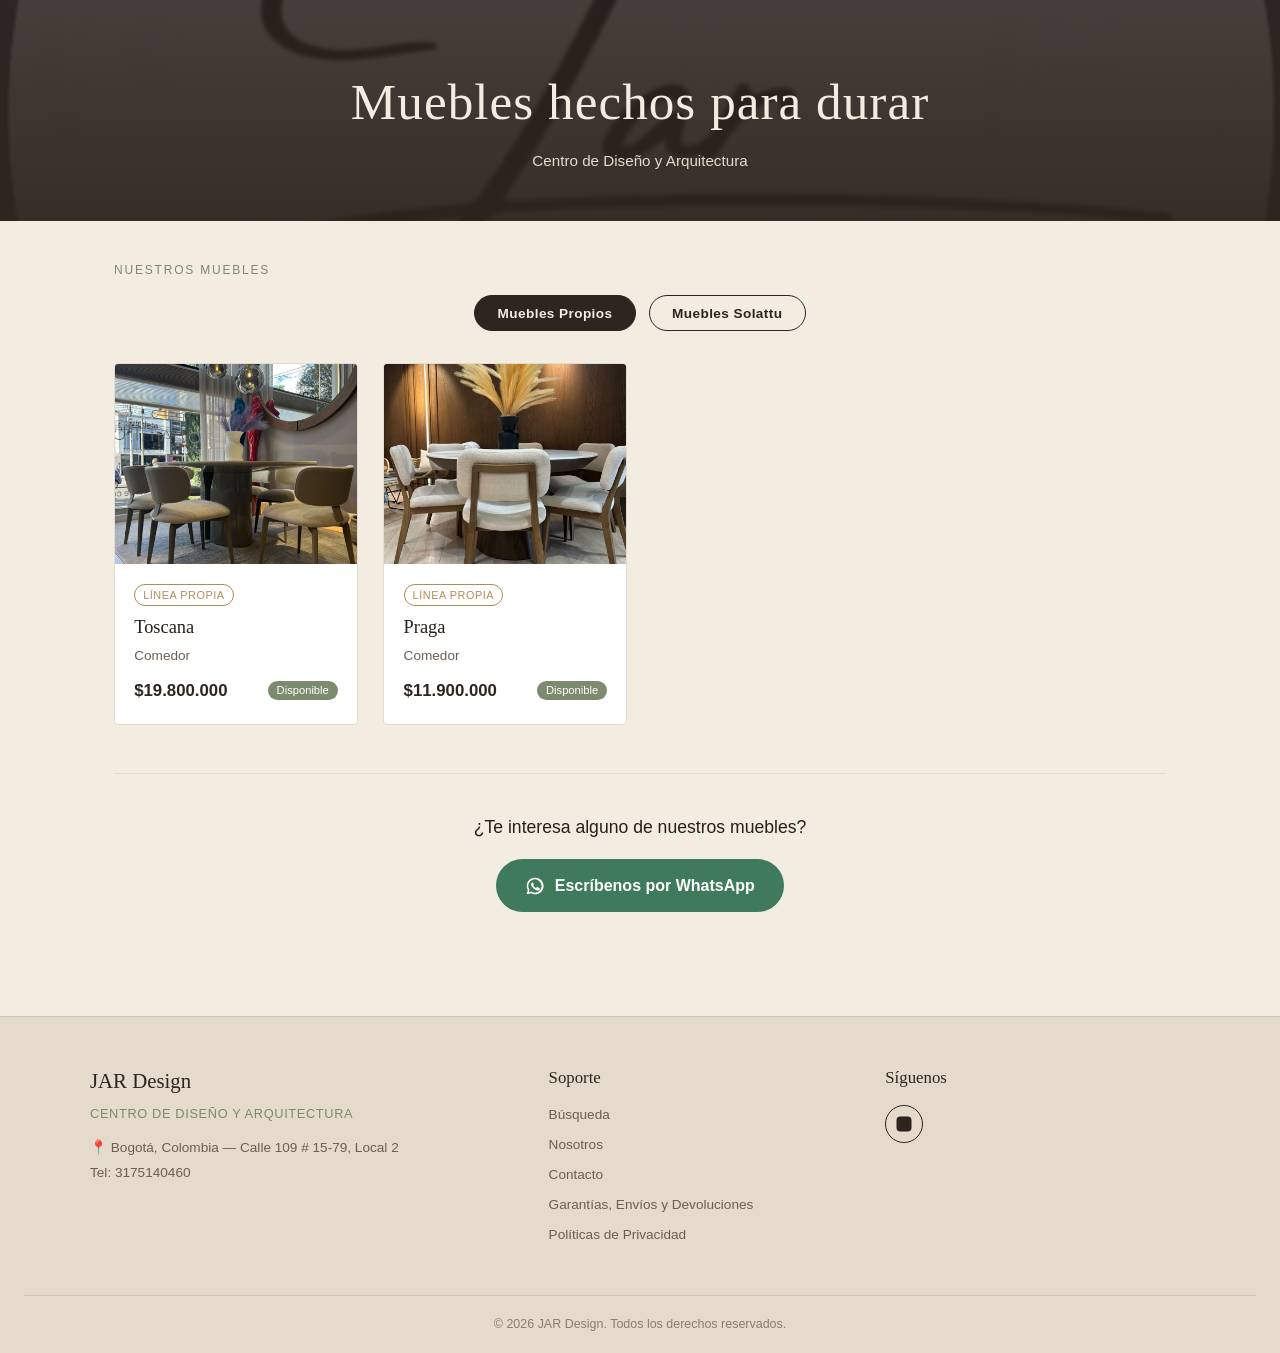
==== JarDesign.html @ 029ba61c "Initial commit: add JAR Design catalog page" ====
<!DOCTYPE html>
<html lang="es">
<head>
<meta charset="UTF-8">
<meta name="viewport" content="width=device-width, initial-scale=1.0">
<title>JAR Design — Catálogo</title>
<style>
  :root{
    --walnut: #2E2420;
    --walnut-light: #4A392F;
    --cream: #F3ECE1;
    --cream-dark: #E5DACB;
    --brass: #B08D57;
    --sage: #7C8A6E;
    --ink: #26201B;
  }

  *{ box-sizing: border-box; margin:0; padding:0; }

  body{
    background: var(--cream);
    color: var(--ink);
    font-family: Georgia, 'Times New Roman', serif;
    line-height: 1.5;
  }

  header{
    background: var(--walnut);
    color: var(--cream);
    padding: 4rem 1.5rem 3rem;
    text-align: center;
    position: relative;
    overflow: hidden;
  }

  header::before{
    content: "";
    position: absolute;
    inset: 0;
    background-image: var(--header-bg-img);
    background-size: cover;
    background-position: center;
    opacity: 0.28;
    filter: grayscale(15%);
  }

  header::after{
    content: "";
    position: absolute;
    inset: 0;
    background: linear-gradient(180deg, rgba(46,36,32,0.55) 0%, rgba(46,36,32,0.85) 100%);
  }

  header > *{
    position: relative;
    z-index: 1;
  }

  h1{
    font-size: clamp(2rem, 5vw, 3.2rem);
    font-weight: normal;
    letter-spacing: 0.02em;
  }

  header p{
    font-family: 'Trebuchet MS', sans-serif;
    color: var(--cream-dark);
    margin-top: 0.6rem;
    font-size: 0.95rem;
  }

  main{
    max-width: 1100px;
    margin: 0 auto;
    padding: 2.5rem 1.5rem 4rem;
  }

  .tabs{
    display: flex;
    justify-content: center;
    gap: 0.8rem;
    margin-bottom: 2rem;
    flex-wrap: wrap;
  }

  .tab-btn{
    font-family: 'Trebuchet MS', sans-serif;
    font-size: 0.85rem;
    font-weight: bold;
    letter-spacing: 0.03em;
    padding: 0.6rem 1.4rem;
    border-radius: 30px;
    border: 1.5px solid var(--walnut);
    background: transparent;
    color: var(--walnut);
    cursor: pointer;
    transition: background 0.15s ease, color 0.15s ease;
  }

  .tab-btn.active{
    background: var(--walnut);
    color: var(--cream);
  }

  .tab-btn:hover:not(.active){
    background: var(--cream-dark);
  }

  .grid{
    display: grid;
    grid-template-columns: repeat(auto-fill, minmax(230px, 1fr));
    gap: 1.6rem;
  }

  .card{
    background: white;
    border: 1px solid var(--cream-dark);
    border-radius: 4px;
    overflow: hidden;
    transition: transform 0.2s ease, box-shadow 0.2s ease;
  }

  .card:hover{
    transform: translateY(-4px);
    box-shadow: 0 10px 24px rgba(46,36,32,0.12);
  }

  .card-icon{
    background: var(--walnut-light);
    height: 200px;
    display: flex;
    align-items: center;
    justify-content: center;
    overflow: hidden;
  }

  .card-icon svg{
    width: 88px;
    height: 88px;
    stroke: var(--cream);
    fill: none;
    stroke-width: 1.4;
  }

  .card-body{
    padding: 1.1rem 1.2rem 1.3rem;
  }

  .card-body h3{
    font-weight: normal;
    font-size: 1.15rem;
    margin-bottom: 0.3rem;
  }

  .card-body p{
    font-family: 'Trebuchet MS', sans-serif;
    font-size: 0.85rem;
    color: #6b5f54;
    margin-bottom: 0.7rem;
  }

  .price-row{
    display: flex;
    justify-content: space-between;
    align-items: center;
    font-family: 'Trebuchet MS', sans-serif;
  }

  .price{
    color: var(--walnut);
    font-weight: bold;
    font-size: 1.05rem;
  }

  .tag{
    font-size: 0.7rem;
    background: var(--sage);
    color: white;
    padding: 0.2rem 0.55rem;
    border-radius: 20px;
    border: none;
    cursor: pointer;
    font-family: inherit;
    transition: background 0.15s ease;
  }

  .tag:hover{
    background: var(--brass);
  }

  .linea{
    display: inline-block;
    font-family: 'Trebuchet MS', sans-serif;
    font-size: 0.68rem;
    letter-spacing: 0.05em;
    text-transform: uppercase;
    color: var(--brass);
    border: 1px solid var(--brass);
    border-radius: 20px;
    padding: 0.1rem 0.5rem;
    margin-bottom: 0.5rem;
  }

  .linea.exterior{
    color: var(--sage);
    border-color: var(--sage);
  }

  .overlay{
    display: none;
    position: fixed;
    inset: 0;
    background: rgba(38,32,27,0.55);
    align-items: center;
    justify-content: center;
    padding: 1.5rem;
    z-index: 10;
  }

  .overlay.open{
    display: flex;
  }

  .detail{
    background: var(--cream);
    max-width: 480px;
    width: 100%;
    border-radius: 6px;
    overflow: hidden;
    position: relative;
  }

  .detail-icon{
    background: var(--walnut-light);
    height: 220px;
    display: flex;
    align-items: center;
    justify-content: center;
    overflow: hidden;
  }

  .detail-icon svg{
    width: 110px;
    height: 110px;
    stroke: var(--cream);
    fill: none;
    stroke-width: 1.2;
  }

  .detail-body{
    padding: 1.6rem 1.8rem 1.9rem;
  }

  .detail-body .linea{ margin-bottom: 0.7rem; }

  .detail-body h2{
    font-weight: normal;
    font-size: 1.5rem;
    margin-bottom: 0.4rem;
  }

  .detail-body .price{
    display: block;
    margin: 0.6rem 0 1rem;
    font-size: 1.2rem;
  }

  .detail-body p.desc{
    font-family: 'Trebuchet MS', sans-serif;
    font-size: 0.9rem;
    color: #6b5f54;
  }

  .contact-cta{
    text-align: center;
    margin-top: 3rem;
    padding: 2.5rem 1.5rem;
    border-top: 1px solid var(--cream-dark);
  }

  .contact-cta p{
    font-family: 'Trebuchet MS', sans-serif;
    font-size: 1.1rem;
    color: var(--ink);
    margin-bottom: 1.2rem;
  }

  .whatsapp-btn-lg{
    display: inline-flex;
    align-items: center;
    gap: 0.6rem;
    background: #3E7A5B;
    color: white;
    border: none;
    border-radius: 30px;
    padding: 0.9rem 1.8rem;
    font-family: 'Trebuchet MS', sans-serif;
    font-size: 1rem;
    font-weight: bold;
    text-decoration: none;
    transition: background 0.15s ease;
  }

  .whatsapp-btn-lg:hover{
    background: #2F6349;
  }

  .whatsapp-btn-lg svg{
    width: 20px;
    height: 20px;
    fill: white;
  }

  .whatsapp-btn{
    display: flex;
    align-items: center;
    justify-content: center;
    gap: 0.4rem;
    width: 100%;
    margin-top: 0.8rem;
    background: #3E7A5B;
    color: white;
    border: none;
    border-radius: 4px;
    padding: 0.55rem;
    font-family: 'Trebuchet MS', sans-serif;
    font-size: 0.82rem;
    font-weight: bold;
    text-decoration: none;
    cursor: pointer;
    transition: background 0.15s ease;
  }

  .whatsapp-btn:hover{
    background: #2F6349;
  }

  .whatsapp-btn svg{
    width: 15px;
    height: 15px;
    fill: white;
  }

  .close-btn{
    position: absolute;
    top: 0.8rem;
    right: 0.9rem;
    background: none;
    border: none;
    color: var(--cream);
    font-size: 1.4rem;
    cursor: pointer;
    line-height: 1;
    z-index: 2;
  }

  footer{
    background: var(--cream-dark);
    color: var(--ink);
    padding: 3rem 1.5rem 0;
    font-family: 'Trebuchet MS', sans-serif;
    font-size: 0.85rem;
    border-top: 1px solid rgba(46,36,32,0.12);
  }

  .footer-grid{
    max-width: 1100px;
    margin: 0 auto;
    display: grid;
    grid-template-columns: 1.4fr 1fr 1fr;
    gap: 2rem;
    padding-bottom: 2.5rem;
  }

  .footer-brand h3{
    font-family: Georgia, serif;
    font-weight: normal;
    font-size: 1.3rem;
    color: var(--walnut);
    margin-bottom: 0.5rem;
  }

  .footer-tagline{
    color: var(--sage);
    font-size: 0.8rem;
    letter-spacing: 0.05em;
    text-transform: uppercase;
    margin-bottom: 0.9rem;
  }

  .footer-line{
    color: #6b5f54;
    margin-bottom: 0.3rem;
  }

  .footer-links h4,
  .footer-social h4{
    font-family: Georgia, serif;
    font-weight: normal;
    font-size: 1.05rem;
    color: var(--walnut);
    margin-bottom: 0.9rem;
  }

  .footer-links{
    display: flex;
    flex-direction: column;
  }

  .footer-links a{
    color: #6b5f54;
    text-decoration: none;
    margin-bottom: 0.6rem;
  }

  .footer-links a:hover{
    color: var(--walnut);
  }

  .social-icons{
    display: flex;
    gap: 0.8rem;
  }

  .social-icons a{
    width: 38px;
    height: 38px;
    border-radius: 50%;
    display: flex;
    align-items: center;
    justify-content: center;
    background: transparent;
    border: 1.5px solid var(--walnut);
    transition: background 0.15s ease;
  }

  .social-icons a:hover{
    background: var(--walnut);
  }

  .social-icons svg{
    width: 18px;
    height: 18px;
    fill: var(--walnut);
  }

  .social-icons a:hover svg{
    fill: var(--cream);
  }

  .footer-bottom{
    border-top: 1px solid rgba(46,36,32,0.12);
    text-align: center;
    padding: 1.2rem 0;
    color: #8a7d70;
    font-size: 0.78rem;
  }

  .section-title{
    font-family: 'Trebuchet MS', sans-serif;
    text-transform: uppercase;
    letter-spacing: 0.15em;
    font-size: 0.75rem;
    color: var(--sage);
    margin-bottom: 1rem;
  }

  @media (max-width: 640px){
    .footer-grid{
      grid-template-columns: 1fr;
      gap: 2rem;
    }
  }
</style>
</head>
<body>

<header style="--header-bg-img: url('[data-uri]');">
  <h1>Muebles hechos para durar</h1>
  <p>Centro de Diseño y Arquitectura</p>
</header>

<main>
  <div class="section-title">Nuestros muebles</div>
  <div class="tabs">
    <button class="tab-btn active" data-linea="propio">Muebles Propios</button>
    <button class="tab-btn" data-linea="exterior">Muebles Solattu</button>
  </div>
  <div class="grid" id="grid"></div>

  <div class="contact-cta">
    <p>¿Te interesa alguno de nuestros muebles?</p>
    <a class="whatsapp-btn-lg" href="https://wa.me/573175140460?text=Hola%2C%20me%20interesa%20conocer%20m%C3%A1s%20sobre%20los%20muebles%20de%20JAR%20Design." target="_blank" rel="noopener">
      <svg viewBox="0 0 24 24"><path d="M12 2a10 10 0 00-8.6 15L2 22l5.2-1.4A10 10 0 1012 2zm0 18a8 8 0 01-4.1-1.1l-.3-.2-3.1.8.8-3-.2-.3A8 8 0 1112 20zm4.4-6c-.2-.1-1.4-.7-1.6-.8s-.4-.1-.5.1-.6.8-.7.9-.3.2-.5.1a6.5 6.5 0 01-1.9-1.2 7.2 7.2 0 01-1.3-1.6c-.1-.2 0-.3.1-.4l.3-.4.2-.3a.5.5 0 000-.5c-.1-.1-.5-1.3-.7-1.8s-.4-.4-.5-.4h-.5a.9.9 0 00-.6.3 2.8 2.8 0 00-.9 2.1 4.9 4.9 0 001 2.6 11.2 11.2 0 004.6 4.1c.6.3 1.1.4 1.5.6a3.6 3.6 0 001.6.1 2.6 2.6 0 001.7-1.2 2.1 2.1 0 00.2-1.2c-.1-.1-.2-.2-.5-.3z"/></svg>
      Escríbenos por WhatsApp
    </a>
  </div>
</main>

<div class="overlay" id="overlay">
  <div class="detail">
    <button class="close-btn" id="closeBtn">&times;</button>
    <div class="detail-icon" id="detailIcon"></div>
    <div class="detail-body">
      <span class="linea" id="detailLinea"></span>
      <h2 id="detailNombre"></h2>
      <span class="price" id="detailPrecio"></span>
      <p class="desc" id="detailDesc"></p>
    </div>
  </div>
</div>

<footer>
  <div class="footer-grid">
    <div class="footer-brand">
      <h3>JAR Design</h3>
      <p class="footer-tagline">Centro de Diseño y Arquitectura</p>
      <p class="footer-line">📍 Bogotá, Colombia — Calle 109 # 15-79, Local 2</p>
      <p class="footer-line">Tel: 3175140460</p>
    </div>
    <div class="footer-links">
      <h4>Soporte</h4>
      <a href="#">Búsqueda</a>
      <a href="#">Nosotros</a>
      <a href="#">Contacto</a>
      <a href="#">Garantías, Envíos y Devoluciones</a>
      <a href="#">Políticas de Privacidad</a>
    </div>
    <div class="footer-social">
      <h4>Síguenos</h4>
      <div class="social-icons">
        <a href="https://www.instagram.com/jar.designcenter/" target="_blank" rel="noopener" aria-label="Instagram">
          <svg viewBox="0 0 24 24"><rect x="2" y="2" width="20" height="20" rx="5"/><circle cx="12" cy="12" r="4" fill="none" stroke="var(--walnut)" stroke-width="1.6"/><circle cx="17.2" cy="6.8" r="1.1"/></svg>
        </a>
      </div>
    </div>
  </div>
  <div class="footer-bottom">
    <p>© 2026 JAR Design. Todos los derechos reservados.</p>
  </div>
</footer>

<script>
  // Edita esta lista para cambiar los productos que se muestran
  // linea: "propio" o "exterior" (Solattu)
  const IMG_AMALFI = "[data-uri]";
  const IMG_TARRAGONA = "[data-uri]";
  const IMG_CANGU = "[data-uri]";
  const IMG_TOSCANA = "[data-uri]";
  const IMG_TOSCANA_DETALLE = "[data-uri]";
  const IMG_PRAGA = "[data-uri]";
  const IMG_PRAGA_DETALLE = "[data-uri]";

  const productos = [
    { nombre: "Toscana", categoria: "Comedor", precio: "$19.800.000", imagen: IMG_TOSCANA, imagenDetalle: IMG_TOSCANA_DETALLE, linea: "propio", desc: "Diseño y fabricación propia de JAR Design. Descripción por completar." },
    { nombre: "Praga", categoria: "Comedor", precio: "$11.900.000", imagen: IMG_PRAGA, imagenDetalle: IMG_PRAGA_DETALLE, linea: "propio", desc: "Diseño y fabricación propia de JAR Design. Descripción por completar." },
    { nombre: "Amalfi", categoria: "Sala de exterior", precio: "$19.568.000", imagen: IMG_AMALFI, linea: "exterior", desc: "Curvas suaves y cuerdas tejidas en poliéster le dan a este set su sello distintivo: liviano, delicado y cargado de personalidad. Su estructura resiste el sol y la intemperie sin perder elegancia, ideal para una sala de exterior con carácter propio." },
    { nombre: "Tarragona", categoria: "Terraza", precio: "$11.768.000", imagen: IMG_TARRAGONA, linea: "exterior", desc: "Minimalismo cálido en cada línea. Su estructura en aluminio y sus cojines en tela resistente al agua y al sol crean un espacio sereno y contemporáneo, perfecto para quienes prefieren la sobriedad con un toque de sofisticación." },
    { nombre: "Canggú", categoria: "Terraza / Jardín", precio: "$8.532.000", imagen: IMG_CANGU, linea: "exterior", desc: "Inspirado en los bosques tropicales, este set combina fibras tejidas a mano con la calidez de la madera artesanal. Una invitación a la calma, pensado para las tardes al aire libre entre plantas y buena compañía." },
  ];

  const iconos = {
    sofa: `<path d="M4 30V20a4 4 0 014-4h24a4 4 0 014 4v10M4 30v6h4v-4h24v4h4v-6M4 30h32M8 16v-4a4 4 0 014-4h16a4 4 0 014 4v4"/>`,
    mesa: `<path d="M4 16h32M8 16v18M28 16v18M4 30h32"/>`,
    cama: `<path d="M4 34V16a2 2 0 012-2h10v8H4M4 22h32M4 34h32v-8a4 4 0 00-4-4H20"/>`,
    silla: `<path d="M10 4v18M10 22h16M10 22L8 34M26 4v18M26 22l2 12M8 34h20"/>`,
    escritorio: `<path d="M4 14h32M6 14v20M34 14v20M4 24h14"/>`,
    estante: `<path d="M6 4v32M30 4v32M6 4h24M6 14h24M6 24h24M6 34h24"/>`
  };

  const grid = document.getElementById('grid');

  function renderGrid(linea) {
    grid.innerHTML = '';
    productos
      .filter(p => p.linea === linea)
      .forEach((p) => {
        const i = productos.indexOf(p);
        const card = document.createElement('div');
        card.className = 'card';
        const media = p.imagen
          ? `<img src="${p.imagen}" alt="${p.nombre}" style="width:100%;height:100%;object-fit:cover;">`
          : `<svg viewBox="0 0 38 38">${iconos[p.icono] || iconos.silla}</svg>`;
        card.innerHTML = `
          <div class="card-icon">
            ${media}
          </div>
          <div class="card-body">
            <span class="linea ${p.linea === 'exterior' ? 'exterior' : ''}">${p.linea === 'exterior' ? 'Exterior Solattu' : 'Línea propia'}</span>
            <h3>${p.nombre}</h3>
            <p>${p.categoria}</p>
            <div class="price-row">
              <span class="price">${p.precio}</span>
              <button class="tag" data-index="${i}">Disponible</button>
            </div>
          </div>
        `;
        grid.appendChild(card);
      });
  }

  renderGrid('propio');

  document.querySelectorAll('.tab-btn').forEach(btn => {
    btn.addEventListener('click', () => {
      document.querySelectorAll('.tab-btn').forEach(b => b.classList.remove('active'));
      btn.classList.add('active');
      renderGrid(btn.dataset.linea);
    });
  });

  // Vista de detalle (perspectiva) del mueble
  const overlay = document.getElementById('overlay');
  const closeBtn = document.getElementById('closeBtn');

  grid.addEventListener('click', (e) => {
    const btn = e.target.closest('.tag');
    if (!btn) return;
    const p = productos[btn.dataset.index];
    const fotoDetalle = p.imagenDetalle || p.imagen;
    document.getElementById('detailIcon').innerHTML = fotoDetalle
      ? `<img src="${fotoDetalle}" alt="${p.nombre}" style="width:100%;height:100%;object-fit:cover;">`
      : `<svg viewBox="0 0 38 38">${iconos[p.icono] || iconos.silla}</svg>`;
    document.getElementById('detailLinea').textContent = p.linea === 'exterior' ? 'Exterior Solattu' : 'Línea propia';
    document.getElementById('detailLinea').className = 'linea' + (p.linea === 'exterior' ? ' exterior' : '');
    document.getElementById('detailNombre').textContent = p.nombre;
    document.getElementById('detailPrecio').textContent = p.precio;
    document.getElementById('detailDesc').textContent = p.desc;
    overlay.classList.add('open');
  });

  closeBtn.addEventListener('click', () => overlay.classList.remove('open'));
  overlay.addEventListener('click', (e) => {
    if (e.target === overlay) overlay.classList.remove('open');
  });
</script>

</body>
</html>
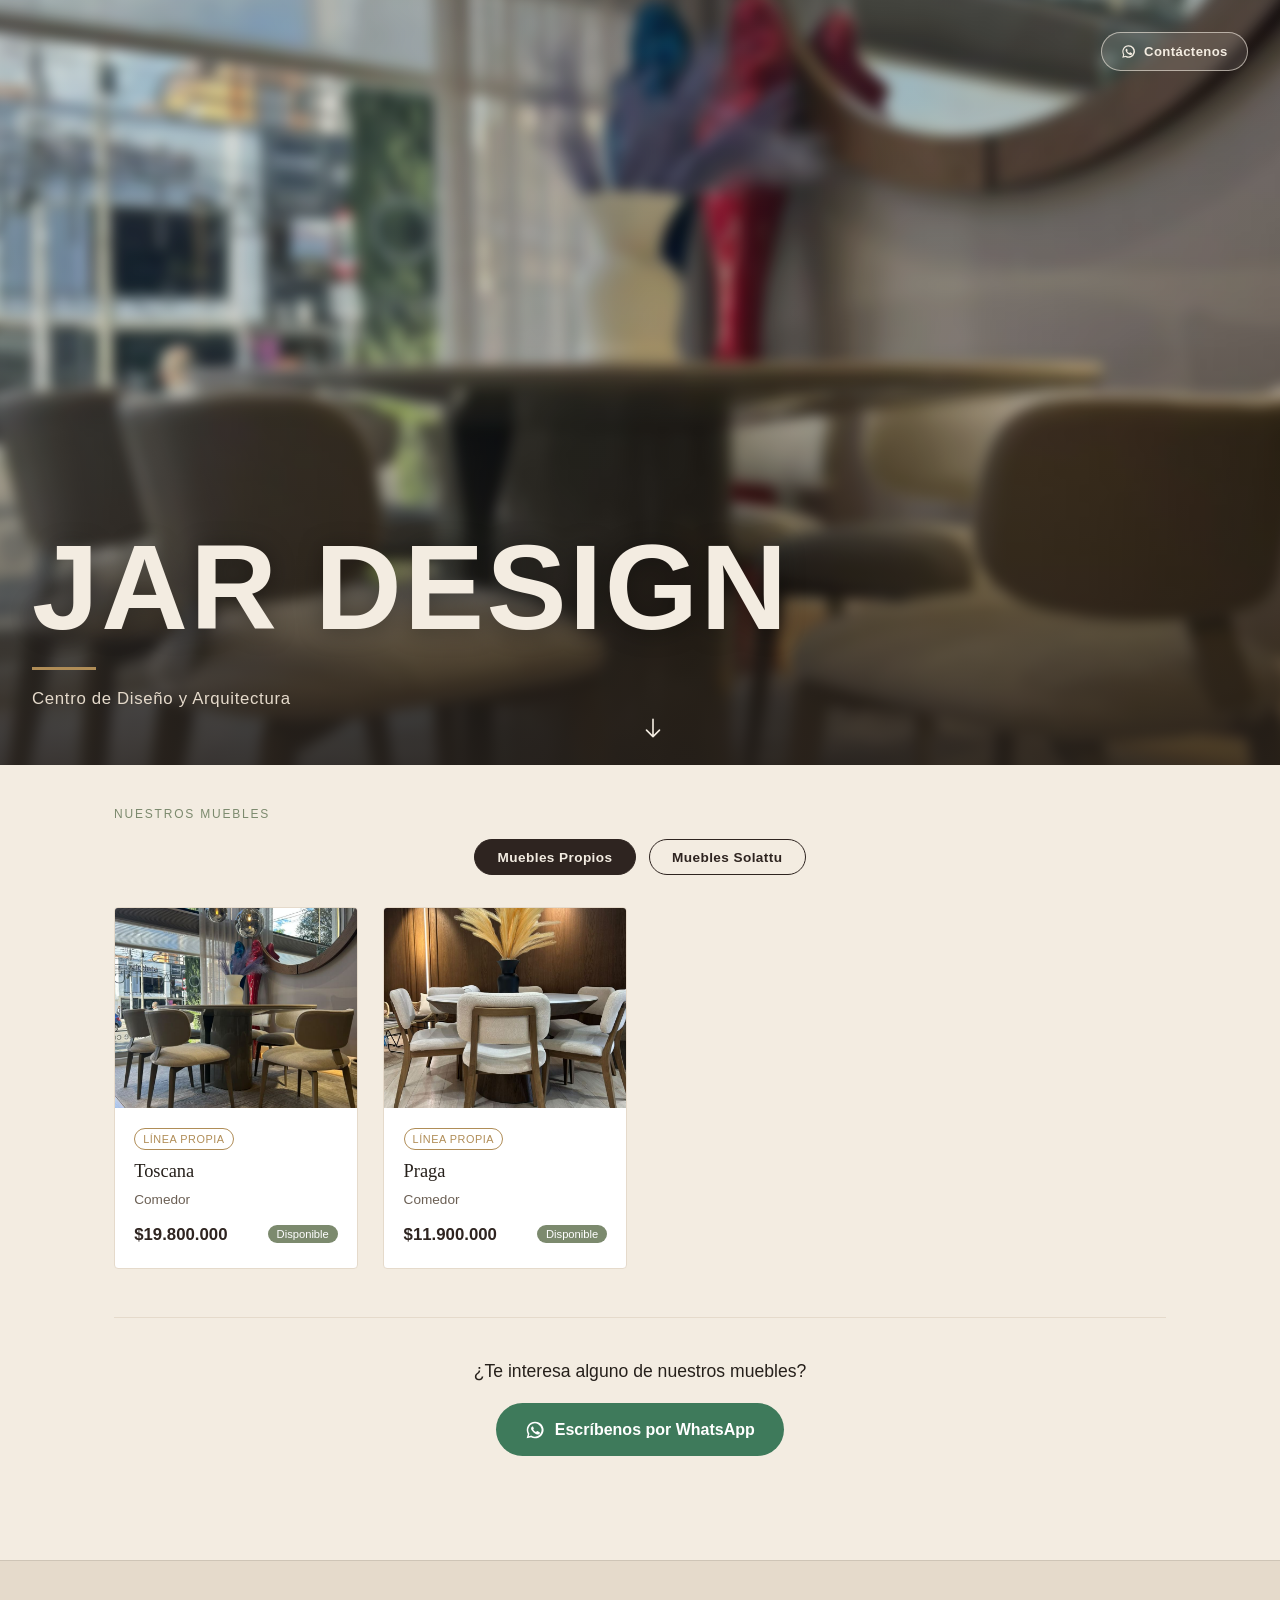
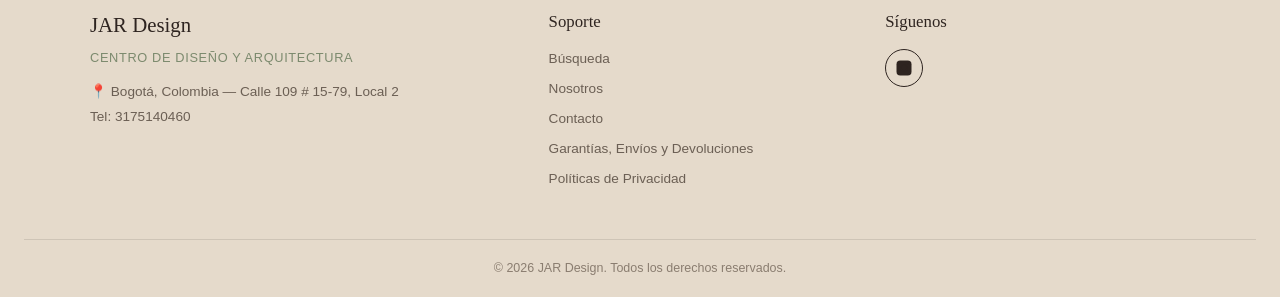
==== commit 20109ed0: "Add SEO meta tags, Open Graph image, robots.txt and sitemap" ====
--- a/JarDesign.html
+++ b/JarDesign.html
@@ -4,6 +4,17 @@
 <meta charset="UTF-8">
 <meta name="viewport" content="width=device-width, initial-scale=1.0">
 <title>JAR Design — Catálogo</title>
+<meta name="description" content="JAR Design — Centro de Diseño y Arquitectura en Bogotá. Muebles de diseño propio y línea exterior Solattu para sala, comedor y terraza.">
+<link rel="canonical" href="https://sermonje3-sys.github.io/jar-design/">
+<meta property="og:type" content="website">
+<meta property="og:title" content="JAR Design — Catálogo">
+<meta property="og:description" content="Muebles de diseño propio y línea exterior Solattu para sala, comedor y terraza. Centro de Diseño y Arquitectura en Bogotá.">
+<meta property="og:image" content="https://sermonje3-sys.github.io/jar-design/og-image.jpg">
+<meta property="og:url" content="https://sermonje3-sys.github.io/jar-design/">
+<meta name="twitter:card" content="summary_large_image">
+<meta name="twitter:title" content="JAR Design — Catálogo">
+<meta name="twitter:description" content="Muebles de diseño propio y línea exterior Solattu para sala, comedor y terraza.">
+<meta name="twitter:image" content="https://sermonje3-sys.github.io/jar-design/og-image.jpg">
 <style>
   :root{
     --walnut: #2E2420;
@@ -27,10 +38,15 @@
   header{
     background: var(--walnut);
     color: var(--cream);
-    padding: 4rem 1.5rem 3rem;
-    text-align: center;
+    padding: 2rem 2rem clamp(2.5rem, 6vh, 4rem);
+    text-align: left;
     position: relative;
     overflow: hidden;
+    min-height: 85vh;
+    display: flex;
+    flex-direction: column;
+    align-items: flex-start;
+    justify-content: flex-end;
   }
 
   header::before{
@@ -40,33 +56,121 @@
     background-image: var(--header-bg-img);
     background-size: cover;
     background-position: center;
-    opacity: 0.28;
-    filter: grayscale(15%);
+    opacity: 0.95;
+    filter: blur(6px);
+    transform: scale(1.08);
   }
 
   header::after{
     content: "";
     position: absolute;
     inset: 0;
-    background: linear-gradient(180deg, rgba(46,36,32,0.55) 0%, rgba(46,36,32,0.85) 100%);
+    background: linear-gradient(180deg, rgba(38,32,27,0.05) 0%, rgba(38,32,27,0.1) 45%, rgba(38,32,27,0.85) 100%);
   }
 
   header > *{
     position: relative;
     z-index: 1;
-  }
-
-  h1{
-    font-size: clamp(2rem, 5vw, 3.2rem);
-    font-weight: normal;
+    animation: header-fade-up 0.9s ease both;
+  }
+
+  @keyframes header-fade-up{
+    from{ opacity: 0; transform: translateY(14px); }
+    to{ opacity: 1; transform: translateY(0); }
+  }
+
+  .eyebrow{
+    display: block;
+    font-family: 'Trebuchet MS', sans-serif;
+    font-size: clamp(3rem, 10vw, 7.5rem);
+    font-weight: 800;
     letter-spacing: 0.02em;
+    text-transform: uppercase;
+    color: var(--cream);
+    line-height: 0.95;
+    text-shadow: 0 2px 24px rgba(0,0,0,0.35);
+    animation-delay: 0.05s;
+  }
+
+  .header-divider{
+    width: 64px;
+    height: 3px;
+    background: var(--brass);
+    margin: 1.4rem 0 1rem;
+    animation-delay: 0.25s;
+  }
+
+  .hero-contact{
+    position: absolute;
+    top: 2rem;
+    right: 2rem;
+    z-index: 2;
+    display: inline-flex;
+    align-items: center;
+    gap: 0.5rem;
+    background: rgba(243,236,225,0.12);
+    border: 1.5px solid rgba(243,236,225,0.6);
+    backdrop-filter: blur(2px);
+    color: var(--cream);
+    border-radius: 30px;
+    padding: 0.55rem 1.2rem;
+    font-family: 'Trebuchet MS', sans-serif;
+    font-size: 0.82rem;
+    font-weight: bold;
+    letter-spacing: 0.03em;
+    text-decoration: none;
+    animation: header-fade-up 0.9s ease both;
+    animation-delay: 0.1s;
+    transition: background 0.15s ease, border-color 0.15s ease;
+  }
+
+  .hero-contact:hover{
+    background: rgba(243,236,225,0.22);
+    border-color: var(--cream);
+  }
+
+  .hero-contact svg{
+    width: 15px;
+    height: 15px;
+    fill: var(--cream);
+  }
+
+  .scroll-cue{
+    position: absolute;
+    bottom: 1.5rem;
+    left: 50%;
+    transform: translateX(-50%);
+    z-index: 2;
+    color: var(--cream);
+    opacity: 0.75;
+    animation: header-fade-up 0.9s ease both, scroll-cue-bounce 2s ease-in-out 1s infinite;
+    animation-delay: 0.4s, 1s;
+    line-height: 0;
+    transition: opacity 0.15s ease;
+  }
+
+  .scroll-cue:hover{
+    opacity: 1;
+  }
+
+  .scroll-cue svg{
+    width: 26px;
+    height: 26px;
+    stroke: var(--cream);
+  }
+
+  @keyframes scroll-cue-bounce{
+    0%, 100%{ transform: translate(-50%, 0); }
+    50%{ transform: translate(-50%, 8px); }
   }
 
   header p{
     font-family: 'Trebuchet MS', sans-serif;
     color: var(--cream-dark);
-    margin-top: 0.6rem;
-    font-size: 0.95rem;
+    margin-top: 0;
+    font-size: 1.05rem;
+    letter-spacing: 0.04em;
+    animation-delay: 0.3s;
   }
 
   main{
@@ -475,12 +579,20 @@
 </head>
 <body>
 
-<header style="--header-bg-img: url('[data-uri]');">
-  <h1>Muebles hechos para durar</h1>
+<header id="hero-header">
+  <a class="hero-contact" href="https://wa.me/573175140460?text=Hola%2C%20me%20interesa%20conocer%20m%C3%A1s%20sobre%20los%20muebles%20de%20JAR%20Design." target="_blank" rel="noopener">
+    <svg viewBox="0 0 24 24"><path d="M12 2a10 10 0 00-8.6 15L2 22l5.2-1.4A10 10 0 1012 2zm0 18a8 8 0 01-4.1-1.1l-.3-.2-3.1.8.8-3-.2-.3A8 8 0 1112 20zm4.4-6c-.2-.1-1.4-.7-1.6-.8s-.4-.1-.5.1-.6.8-.7.9-.3.2-.5.1a6.5 6.5 0 01-1.9-1.2 7.2 7.2 0 01-1.3-1.6c-.1-.2 0-.3.1-.4l.3-.4.2-.3a.5.5 0 000-.5c-.1-.1-.5-1.3-.7-1.8s-.4-.4-.5-.4h-.5a.9.9 0 00-.6.3 2.8 2.8 0 00-.9 2.1 4.9 4.9 0 001 2.6 11.2 11.2 0 004.6 4.1c.6.3 1.1.4 1.5.6a3.6 3.6 0 001.6.1 2.6 2.6 0 001.7-1.2 2.1 2.1 0 00.2-1.2c-.1-.1-.2-.2-.5-.3z"/></svg>
+    Contáctenos
+  </a>
+  <span class="eyebrow">JAR Design</span>
+  <div class="header-divider"></div>
   <p>Centro de Diseño y Arquitectura</p>
+  <a class="scroll-cue" href="#main" aria-label="Bajar a nuestros muebles">
+    <svg viewBox="0 0 24 24" fill="none" stroke-width="1.5" stroke-linecap="round" stroke-linejoin="round"><path d="M12 4v16m0 0l-6-6m6 6l6-6"/></svg>
+  </a>
 </header>
 
-<main>
+<main id="main">
   <div class="section-title">Nuestros muebles</div>
   <div class="tabs">
     <button class="tab-btn active" data-linea="propio">Muebles Propios</button>
@@ -550,13 +662,21 @@
   const IMG_TOSCANA_DETALLE = "[data-uri]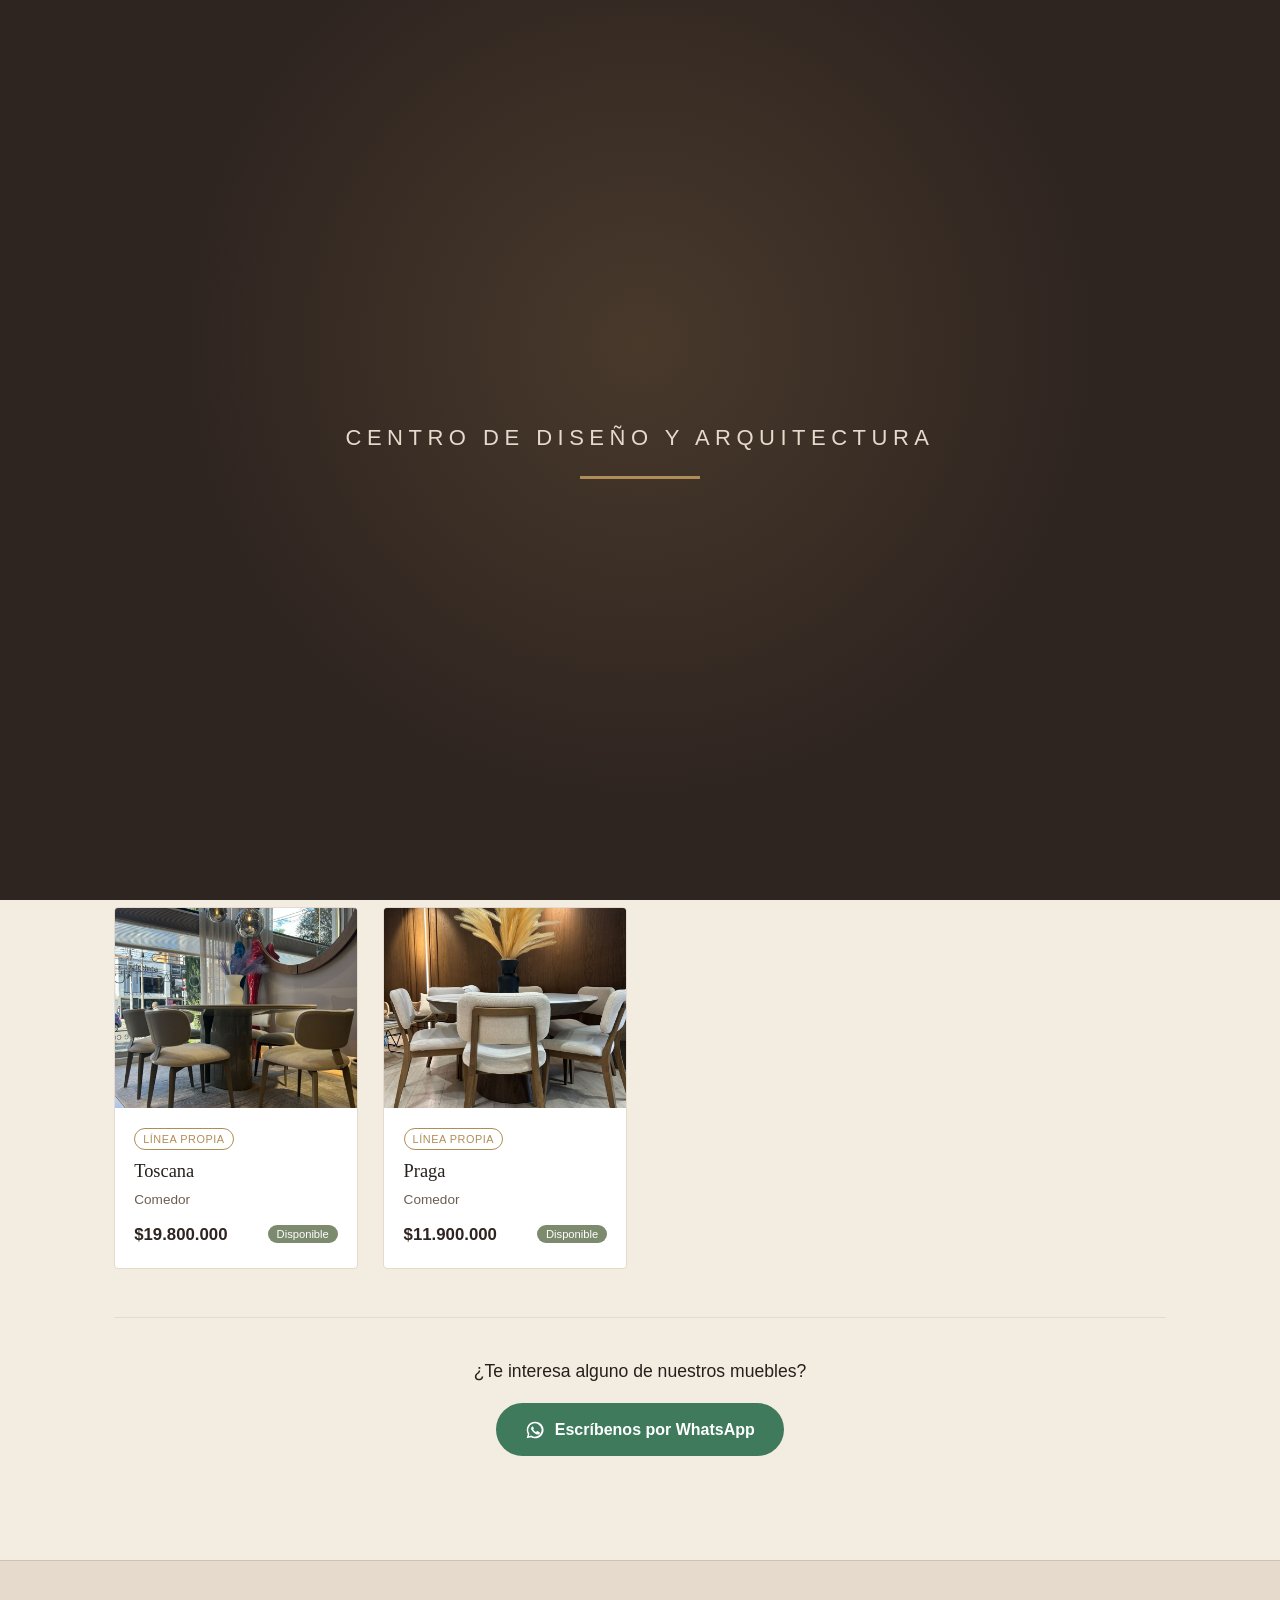
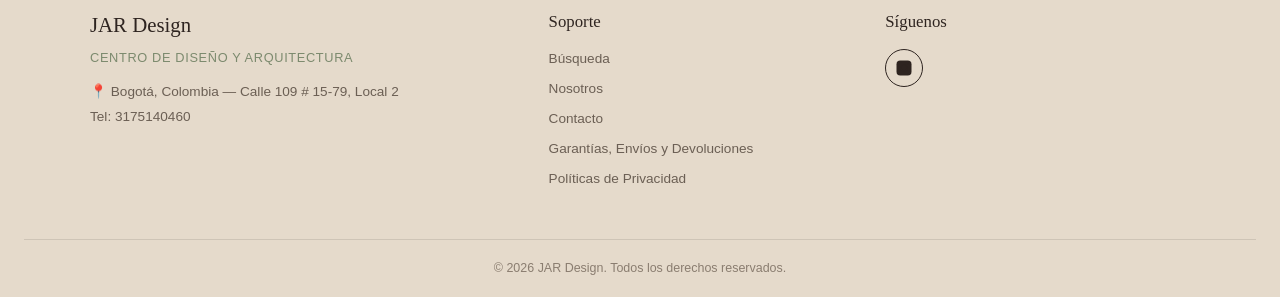
